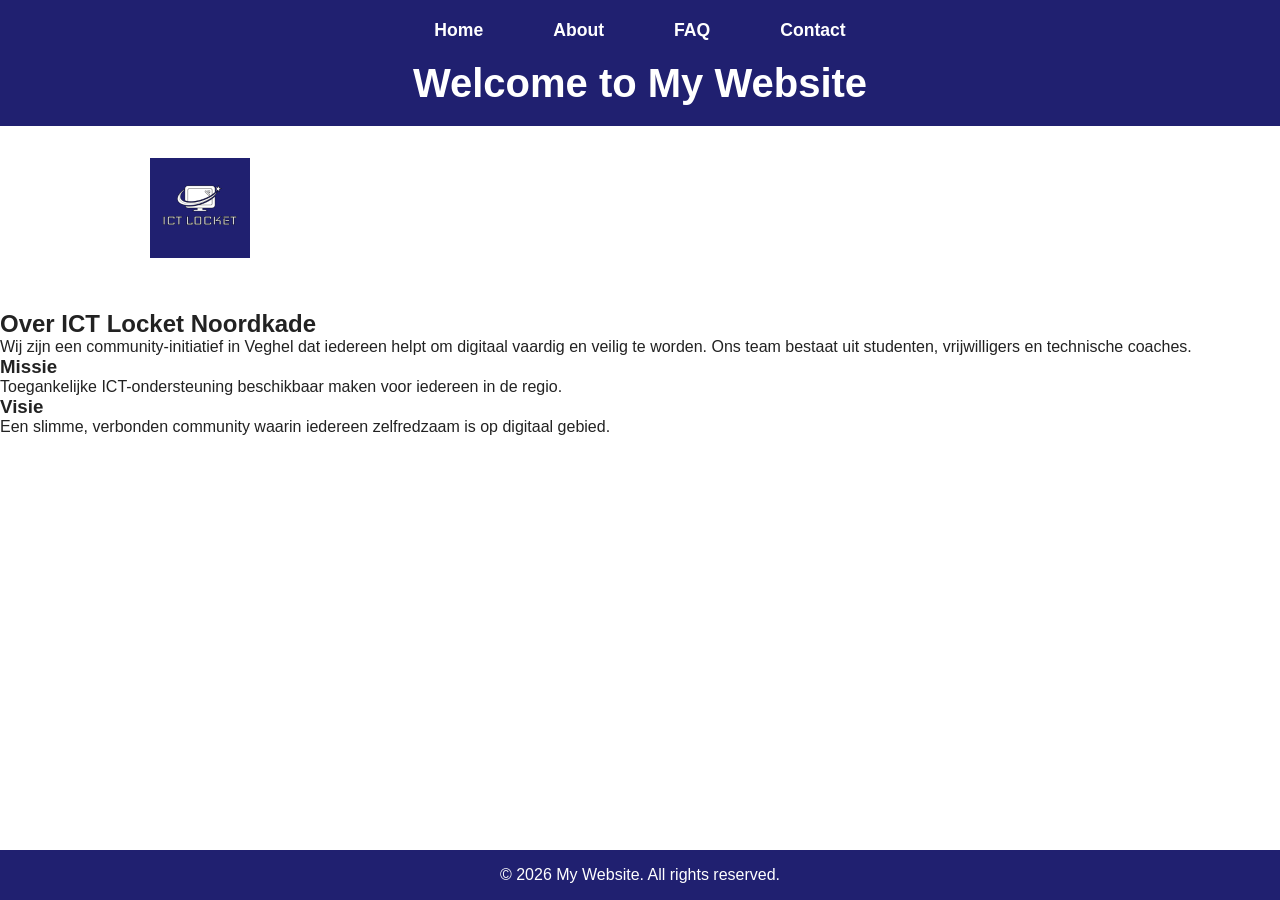
==== about.html @ 036ec7b9 "eerste live commit" ====
<!DOCTYPE html>
<html lang="en">
<head>
    <meta charset="UTF-8">
    <meta name="viewport" content="width=device-width, initial-scale=1.0">
    <title>My Website</title>
    <link rel="stylesheet" href="style.css">
</head>
<body>
    <header>
        <nav class="navbar">
            <ul>
                <li><a href="index.html">Home</a></li>
                <li><a href="about.html">About</a></li>
                <li><a href="faq.html">FAQ</a></li>
                <li><a href="contact.html">Contact</a></li>
                
            </ul>
        </nav>

        <h1>Welcome to My Website</h1>
    </header>

    <main>
        <section class="hero" id="home">
            <img src="assets/ICT LOCKET.png" alt="Hero Image" class="hero-image">
        </section>

        <section class="content">
            <h2>Over ICT Locket Noordkade</h2>
            <p>Wij zijn een community-initiatief in Veghel dat iedereen helpt om digitaal vaardig en veilig te worden. Ons team bestaat uit studenten, vrijwilligers en technische coaches.</p>
            <h3>Missie</h3>
            <p>Toegankelijke ICT-ondersteuning beschikbaar maken voor iedereen in de regio.</p>
            <h3>Visie</h3>
            <p>Een slimme, verbonden community waarin iedereen zelfredzaam is op digitaal gebied.</p>
        </section>
    </main>

    <footer>
        <p>&copy; 2026 My Website. All rights reserved.</p>
    </footer>
</body>
</html>
---- style.css ----
html,
body {
    height: 100%;
    margin: 0;
    padding: 0;
    overflow-x: hidden;
    overflow-y: auto;
}

body {
    font-family: Arial, sans-serif;
    background: #fff;
    color: #222;
}

main {
    padding-bottom: 6rem; /* ruimte voor fixed footer */
}

header {
    background: #202070;
    color: #fff;
    padding: 2rem 0 1rem 0;
    text-align: center;
}


.test
main {
    display: flex;
    flex-direction: column;
    align-items: center;
    margin: 2rem 0;
    background: #fff;
    width: 100%;
    box-sizing: border-box;
}

.hero {
    background: #fff;
    border-radius: 12px;
    /* box-shadow removed */
    padding: 2rem;
    max-width: 400px;
    text-align: center;
}

.hero-image {
    width: 100px;
    height: auto;
    margin-bottom: 1rem;
}

.home {
    background: #fff;
    border-radius: 12px;
    /* box-shadow removed */
    padding: 2rem;
    max-width: 400px;
    text-align: center;
    margin-top: 2rem;
}

.home-logo {
    width: 120px;
    height: auto;
    margin-bottom: 1rem;
}


footer {
    background: #202070;
    color: #fff;
    text-align: center;
    padding: 1rem 0;
    position: fixed;
    width: 100%;
    bottom: 0;
}

.footer-content {
    display: flex;
    flex-direction: column;
    align-items: center;
    gap: 0.5rem;
}

.socials {
    margin-top: 0.25rem;
}
.socials span {
    margin-right: 0.5rem;
    font-weight: bold;
}
.socials a {
    color: #fff;
    margin: 0 0.5rem;
    text-decoration: underline;
    transition: color 0.2s;
}
.socials a:hover {
    color: #1abc9c;
}
.logo {
    position: absolute;
    top: 15px;
    left: 20px;
    width: 100px;
    height: auto;
}

.top-logo {
    position: absolute;
    top: 15px;
    right: 20px;
    width: 80px;
    height: auto;
}

details {
  margin-bottom: 10px;
  padding: 5px 0;
  border-bottom: 1px solid #ddd;
}

summary {
  cursor: pointer;
  font-weight: bold;
  list-style: none;
}

summary::-webkit-details-marker {
  display: none; /* verbergt standaard pijltje in Chrome/Safari */
}

details[open] summary {
  color: #333;
}

details p {
  margin: 8px 0 0;
  padding-left: 5px;
  color: #555555;
}

/* Algemene reset */
* {
    margin: 0;
    padding: 0;
    box-sizing: border-box;
}

/* Header achtergrond */
header {
    background: linear-gradient(135deg, #202070, #202070);
    padding: 20px 0;
    color: white;
    text-align: center;
    position: relative;
}

/* Navigatiebalk */
.navbar ul {
    list-style: none;
    display: flex;
    justify-content: center;
    gap: 40px;
}

.navbar ul li a {
    text-decoration: none;
    color: #ffffff;
    font-size: 1.1rem;
    font-weight: 600;
    padding: 10px 15px;
    border-radius: 6px;
    transition: 0.3s ease;
}

/* Hover effect */
.navbar ul li a:hover {
    background-color: #00eaff;
    color: #000;
    transform: translateY(-2px);
}

/* Titel styling */
header h1 {
    margin-top: 20px;
    font-size: 2.5rem;
    font-weight: 700;
    color: 
    00eaff;
}
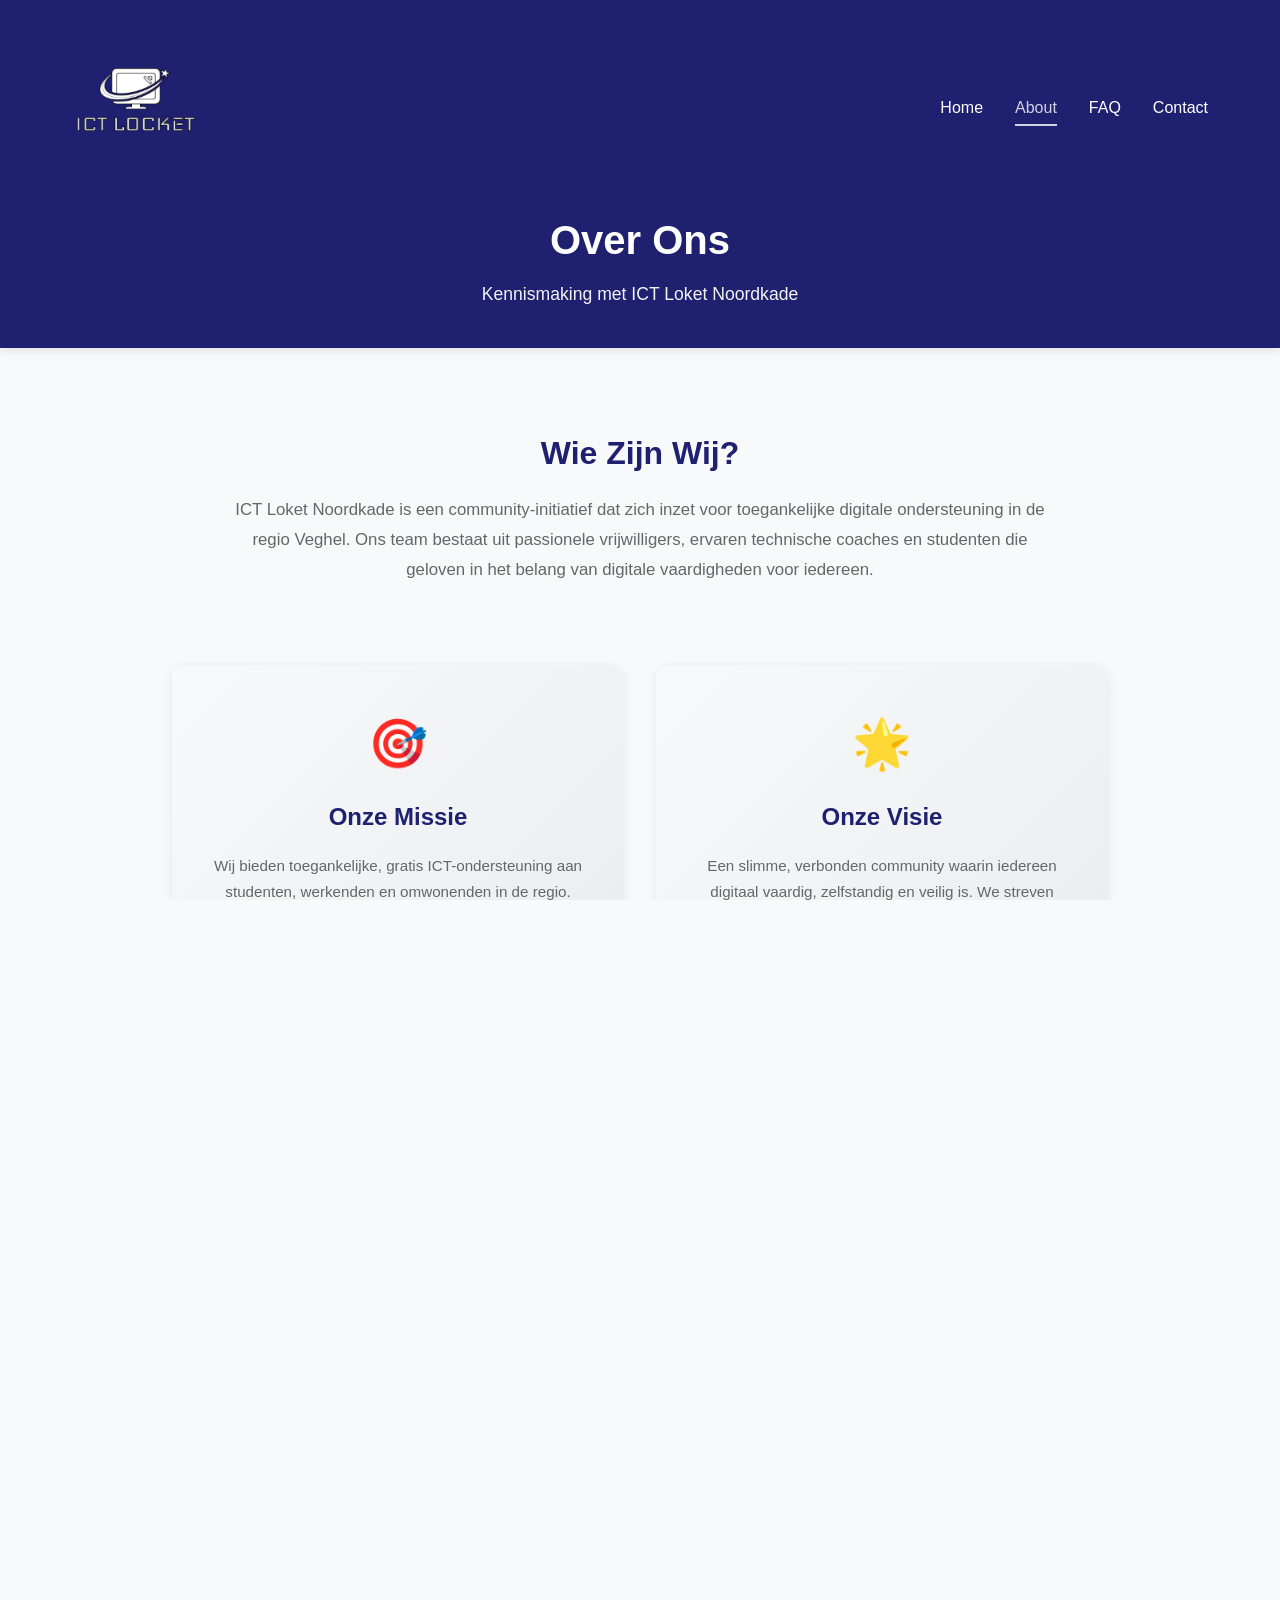
==== commit 254eea31: "aanpassing" ====
--- a/about.html
+++ b/about.html
@@ -3,41 +3,144 @@
 <head>
     <meta charset="UTF-8">
     <meta name="viewport" content="width=device-width, initial-scale=1.0">
-    <title>My Website</title>
+    <title>Over Ons - ICT Loket Noordkade</title>
     <link rel="stylesheet" href="style.css">
 </head>
 <body>
     <header>
-        <nav class="navbar">
-            <ul>
-                <li><a href="index.html">Home</a></li>
-                <li><a href="about.html">About</a></li>
-                <li><a href="faq.html">FAQ</a></li>
-                <li><a href="contact.html">Contact</a></li>
-                
-            </ul>
-        </nav>
-
-        <h1>Welcome to My Website</h1>
+        <div class="header-container">
+            <div class="logo"><img src="assets/ICT LOCKET.png" alt="ICT Loket Logo" class="logo-image"></div>
+            <nav class="navbar">
+                <ul>
+                    <li><a href="index.html">Home</a></li>
+                    <li><a href="about.html" class="active">About</a></li>
+                    <li><a href="faq.html">FAQ</a></li>
+                    <li><a href="contact.html">Contact</a></li>
+                </ul>
+            </nav>
+        </div>
+        <h1>Over Ons</h1>
+        <p class="tagline">Kennismaking met ICT Loket Noordkade</p>
     </header>
 
     <main>
-        <section class="hero" id="home">
-            <img src="assets/ICT LOCKET.png" alt="Hero Image" class="hero-image">
+        <!-- About Introduction -->
+        <section class="about-intro">
+            <div class="about-hero">
+                <h2>Wie Zijn Wij?</h2>
+                <p>ICT Loket Noordkade is een community-initiatief dat zich inzet voor toegankelijke digitale ondersteuning in de regio Veghel. Ons team bestaat uit passionele vrijwilligers, ervaren technische coaches en studenten die geloven in het belang van digitale vaardigheden voor iedereen.</p>
+            </div>
         </section>
 
-        <section class="content">
-            <h2>Over ICT Locket Noordkade</h2>
-            <p>Wij zijn een community-initiatief in Veghel dat iedereen helpt om digitaal vaardig en veilig te worden. Ons team bestaat uit studenten, vrijwilligers en technische coaches.</p>
-            <h3>Missie</h3>
-            <p>Toegankelijke ICT-ondersteuning beschikbaar maken voor iedereen in de regio.</p>
-            <h3>Visie</h3>
-            <p>Een slimme, verbonden community waarin iedereen zelfredzaam is op digitaal gebied.</p>
+        <!-- Mission and Vision -->
+        <section class="mission-vision">
+            <div class="mission-card">
+                <div class="mission-icon">🎯</div>
+                <h3>Onze Missie</h3>
+                <p>Wij bieden toegankelijke, gratis ICT-ondersteuning aan studenten, werkenden en omwonenden in de regio. Ons doel is om digitale vaardigheden te verbeteren, technische problemen op te lossen en iedereen veilig online te laten surfen.</p>
+            </div>
+
+            <div class="mission-card">
+                <div class="mission-icon">🌟</div>
+                <h3>Onze Visie</h3>
+                <p>Een slimme, verbonden community waarin iedereen digitaal vaardig, zelfstandig en veilig is. We streven naar een wereld waar technologie geen barrière is, maar juist een kans voor alle generaties.</p>
+            </div>
+        </section>
+
+        <!-- Core Values -->
+        <section class="core-values">
+            <h2>Onze Kernwaarden</h2>
+            <div class="values-grid">
+                <div class="value-card">
+                    <div class="value-icon">♦️</div>
+                    <h3>Toegankelijkheid</h3>
+                    <p>Iedereen mag erbij. Geen voorkennis vereist – we helpen graag bij alles van basis tot gevorderd niveau.</p>
+                </div>
+
+                <div class="value-card">
+                    <div class="value-icon">🤝</div>
+                    <h3>Gemeenschap</h3>
+                    <p>Samen zijn we sterker. We geloven in samenwerking en het delen van kennis met elkaar.</p>
+                </div>
+
+                <div class="value-card">
+                    <div class="value-icon">🔒</div>
+                    <h3>Veiligheid</h3>
+                    <p>Privacy en beveiliging staan voorop. We helpen je om veilig en verstandig online te bewegen.</p>
+                </div>
+
+                <div class="value-card">
+                    <div class="value-icon">💡</div>
+                    <h3>Innovatie</h3>
+                    <p>Tech evolueert snel. Wij blijven up-to-date zodat we je altijd het beste advies kunnen geven.</p>
+                </div>
+            </div>
+        </section>
+
+        <!-- What We Offer -->
+        <section class="what-we-offer">
+            <h2>Wat Wij Bieden</h2>
+            <div class="offer-grid">
+                <div class="offer-card">
+                    <h3>💻 Technische Ondersteuning</h3>
+                    <p>Hulp met software, hardware, netwerkproblemen en veel meer op locatie of op afstand.</p>
+                </div>
+
+                <div class="offer-card">
+                    <h3>📚 Workshops &amp; Trainingen</h3>
+                    <p>Leer digitale vaardigheden in groepsworkshops en individuele trainingen.</p>
+                </div>
+
+                <div class="offer-card">
+                    <h3>🛡️ Veiligheid &amp; Privacy</h3>
+                    <p>Advies over cybersecurity, phishing en veilig internetgebruik voor al je apparaten.</p>
+                </div>
+
+                <div class="offer-card">
+                    <h3>📱 Apparaat Begeleiding</h3>
+                    <p>Leer je smartphone, tablet of computer beter kennen met persoonlijke begeleiding.</p>
+                </div>
+
+                <div class="offer-card">
+                    <h3>🖨️ Kantoor Ondersteuning</h3>
+                    <p>Hulp met Microsoft Office, Google Workspace en andere zakelijke applicaties.</p>
+                </div>
+
+                <div class="offer-card">
+                    <h3>🌐 Webdesign &amp; Advies</h3>
+                    <p>Begeleiding bij het opzetten van websites en online aanwezigheid voor bedrijven.</p>
+                </div>
+            </div>
+        </section>
+
+        <!-- Why Choose Us -->
+        <section class="why-choose-us-about">
+            <h2>Waarom Kiezen Voor Ons?</h2>
+            <ul class="why-list">
+                <li>✓ <strong>Gratis ondersteuning</strong> – Niemand betaalt voor onze basisservices</li>
+                <li>✓ <strong>Vriendelijke experts</strong> – Tech jargon wordt duidelijk uitgelegd</li>
+                <li>✓ <strong>Snelle respons</strong> – Korte wachttijden en flexibele afspraken</li>
+                <li>✓ <strong>Persoonlijke aanpak</strong> – Advies op maat voor jouw situatie</li>
+                <li>✓ <strong>Community-driven</strong> – Lokaal ondersteuning door lokale vrijwilligers</li>
+            </ul>
+        </section>
+
+        <!-- Call to Action -->
+        <section class="about-cta">
+            <h2>Klaar Om Ons Te Ontmoeten?</h2>
+            <p>Heb je vragen of wil je hulp? We staan klaar voor je!</p>
+            <div class="cta-buttons">
+                <a href="contact.html" class="cta-button">Neem Contact Op</a>
+                <a href="index.html" class="cta-button secondary">Terug naar Home</a>
+            </div>
         </section>
     </main>
 
     <footer>
-        <p>&copy; 2026 My Website. All rights reserved.</p>
+        <div class="footer-content">
+            <img src="assets/logo_blue_red.png" alt="Footer logo" class="footer-logo">
+            <p>&copy; 2026 ICT Loket Noordkade. Alle rechten voorbehouden.</p>
+        </div>
     </footer>
 </body>
 </html>
--- a/style.css
+++ b/style.css
@@ -1,196 +1,996 @@
-html,
-body {
-    height: 100%;
-    margin: 0;
-    padding: 0;
-    overflow-x: hidden;
-    overflow-y: auto;
-}
-
-body {
-    font-family: Arial, sans-serif;
-    background: #fff;
-    color: #222;
-}
-
-main {
-    padding-bottom: 6rem; /* ruimte voor fixed footer */
-}
-
-header {
-    background: #202070;
-    color: #fff;
-    padding: 2rem 0 1rem 0;
-    text-align: center;
-}
-
-
-.test
-main {
-    display: flex;
-    flex-direction: column;
-    align-items: center;
-    margin: 2rem 0;
-    background: #fff;
-    width: 100%;
-    box-sizing: border-box;
-}
-
-.hero {
-    background: #fff;
-    border-radius: 12px;
-    /* box-shadow removed */
-    padding: 2rem;
-    max-width: 400px;
-    text-align: center;
-}
-
-.hero-image {
-    width: 100px;
-    height: auto;
-    margin-bottom: 1rem;
-}
-
-.home {
-    background: #fff;
-    border-radius: 12px;
-    /* box-shadow removed */
-    padding: 2rem;
-    max-width: 400px;
-    text-align: center;
-    margin-top: 2rem;
-}
-
-.home-logo {
-    width: 120px;
-    height: auto;
-    margin-bottom: 1rem;
-}
-
-
-footer {
-    background: #202070;
-    color: #fff;
-    text-align: center;
-    padding: 1rem 0;
-    position: fixed;
-    width: 100%;
-    bottom: 0;
-}
-
-.footer-content {
-    display: flex;
-    flex-direction: column;
-    align-items: center;
-    gap: 0.5rem;
-}
-
-.socials {
-    margin-top: 0.25rem;
-}
-.socials span {
-    margin-right: 0.5rem;
-    font-weight: bold;
-}
-.socials a {
-    color: #fff;
-    margin: 0 0.5rem;
-    text-decoration: underline;
-    transition: color 0.2s;
-}
-.socials a:hover {
-    color: #1abc9c;
-}
-.logo {
-    position: absolute;
-    top: 15px;
-    left: 20px;
-    width: 100px;
-    height: auto;
-}
-
-.top-logo {
-    position: absolute;
-    top: 15px;
-    right: 20px;
-    width: 80px;
-    height: auto;
-}
-
-details {
-  margin-bottom: 10px;
-  padding: 5px 0;
-  border-bottom: 1px solid #ddd;
-}
-
-summary {
-  cursor: pointer;
-  font-weight: bold;
-  list-style: none;
-}
-
-summary::-webkit-details-marker {
-  display: none; /* verbergt standaard pijltje in Chrome/Safari */
-}
-
-details[open] summary {
-  color: #333;
-}
-
-details p {
-  margin: 8px 0 0;
-  padding-left: 5px;
-  color: #555555;
-}
-
-/* Algemene reset */
 * {
     margin: 0;
     padding: 0;
     box-sizing: border-box;
 }
 
-/* Header achtergrond */
+html, body {
+    height: 100%;
+    overflow-x: hidden;
+}
+
+body {
+    font-family: 'Segoe UI', Tahoma, Geneva, Verdana, sans-serif;
+    background: #f8f9fa;
+    color: #333;
+    line-height: 1.6;
+}
+
+main {
+    padding-bottom: 6rem;
+    min-height: calc(100vh - 300px);
+}
+
+/* Header Styles */
 header {
-    background: linear-gradient(135deg, #202070, #202070);
-    padding: 20px 0;
-    color: white;
-    text-align: center;
-    position: relative;
-}
-
-/* Navigatiebalk */
+    background: linear-gradient(135deg, #202070 0%, #202070 100%);
+    color: #fff;
+    padding: 1.5rem 0;
+    box-shadow: 0 2px 10px rgba(0, 0, 0, 0.1);
+}
+
+.header-container {
+    display: flex;
+    justify-content: space-between;
+    align-items: center;
+    max-width: 1200px;
+    margin: 0 auto;
+    padding: 0 2rem;
+    gap: 2rem;
+}
+
+.logo {
+    flex-shrink: 0;
+    margin-right: auto;
+    margin-left: -1rem;
+}
+
+.logo-image {
+    width: 160px;
+    height: auto;
+}
+
+header h1 {
+    font-size: 2.5rem;
+    margin: 1rem 0 0.5rem 0;
+    text-align: center;
+    font-weight: 700;
+}
+
+.tagline {
+    text-align: center;
+    font-size: 1.1rem;
+    opacity: 0.95;
+    margin-bottom: 1rem;
+}
+
+/* Navigation */
 .navbar ul {
     list-style: none;
     display: flex;
+    gap: 2rem;
+    flex-wrap: wrap;
+}
+
+.navbar a {
+    color: #fff;
+    text-decoration: none;
+    font-weight: 500;
+    transition: opacity 0.3s ease;
+    padding: 0.5rem 0;
+    border-bottom: 2px solid transparent;
+}
+
+.navbar a:hover,
+.navbar a.active {
+    opacity: 0.8;
+    border-bottom-color: #fff;
+}
+
+/* Hero Section */
+.hero {
+    background: linear-gradient(135deg, #f8f9fa 0%, #e9ecef 100%);
+    padding: 4rem 2rem;
+    text-align: center;
+    margin: 3rem auto;
+    max-width: 900px;
+    border-radius: 12px;
+    box-shadow: 0 4px 15px rgba(0, 0, 0, 0.08);
+}
+
+.hero-content h2 {
+    font-size: 2.2rem;
+    color: #202070;
+    margin-bottom: 1rem;
+    font-weight: 700;
+}
+
+.hero-content p {
+    font-size: 1.1rem;
+    color: #555;
+    margin-bottom: 2rem;
+    line-height: 1.8;
+}
+
+.cta-button {
+    display: inline-block;
+    background: linear-gradient(135deg, #202070 0%, #202070 100%);
+    color: #fff;
+    padding: 0.9rem 2.5rem;
+    border-radius: 50px;
+    text-decoration: none;
+    font-weight: 600;
+    transition: transform 0.3s ease, box-shadow 0.3s ease;
+    box-shadow: 0 4px 12px rgba(32, 32, 112, 0.3);
+}
+
+.cta-button:hover {
+    transform: translateY(-2px);
+    box-shadow: 0 6px 16px rgba(32, 32, 112, 0.4);
+}
+
+/* Services Section */
+.services {
+    max-width: 1200px;
+    margin: 4rem auto;
+    padding: 0 2rem;
+    text-align: center;
+}
+
+.services h2 {
+    font-size: 2rem;
+    color: #202070;
+    margin-bottom: 3rem;
+    font-weight: 700;
+}
+
+.services-grid {
+    display: grid;
+    grid-template-columns: repeat(auto-fit, minmax(280px, 1fr));
+    gap: 2rem;
+    margin-bottom: 3rem;
+}
+
+.service-card {
+    background: #fff;
+    padding: 2rem;
+    border-radius: 12px;
+    box-shadow: 0 2px 12px rgba(0, 0, 0, 0.08);
+    transition: transform 0.3s ease, box-shadow 0.3s ease;
+}
+
+.service-card:hover {
+    transform: translateY(-5px);
+    box-shadow: 0 8px 20px rgba(0, 0, 0, 0.12);
+}
+
+.service-card h3 {
+    font-size: 1.3rem;
+    color: #202070;
+    margin-bottom: 1rem;
+}
+
+.service-card p {
+    color: #666;
+    line-height: 1.7;
+}
+
+/* Why Us Section */
+.why-us {
+    background: #fff;
+    padding: 3rem 2rem;
+    margin: 3rem auto;
+    max-width: 900px;
+    border-radius: 12px;
+    box-shadow: 0 2px 12px rgba(0, 0, 0, 0.08);
+}
+
+.why-us h2 {
+    font-size: 2rem;
+    color: #202070;
+    margin-bottom: 2rem;
+    text-align: center;
+    font-weight: 700;
+}
+
+.benefits-list {
+    list-style: none;
+    display: grid;
+    grid-template-columns: repeat(auto-fit, minmax(250px, 1fr));
+    gap: 1.5rem;
+}
+
+.benefits-list li {
+    font-size: 1.05rem;
+    color: #333;
+    font-weight: 500;
+}
+
+/* Team Section */
+.team {
+    max-width: 1200px;
+    margin: 4rem auto;
+    padding: 0 2rem;
+    text-align: center;
+}
+
+.team h2 {
+    font-size: 2rem;
+    color: #202070;
+    margin-bottom: 0.5rem;
+    font-weight: 700;
+}
+
+.team-intro {
+    color: #666;
+    margin-bottom: 3rem;
+    font-size: 1.1rem;
+}
+
+.team-grid {
+    display: grid;
+    grid-template-columns: repeat(auto-fit, minmax(250px, 1fr));
+    gap: 2rem;
+}
+
+.team-member {
+    background: #fff;
+    border-radius: 12px;
+    padding: 2rem;
+    box-shadow: 0 2px 12px rgba(0, 0, 0, 0.08);
+    transition: transform 0.3s ease, box-shadow 0.3s ease;
+}
+
+.team-member:hover {
+    transform: translateY(-5px);
+    box-shadow: 0 8px 20px rgba(0, 0, 0, 0.12);
+}
+
+.team-image {
+    width: 180px;
+    height: 180px;
+    object-fit: cover;
+    border-radius: 50%;
+    margin-bottom: 1.5rem;
+    border: 4px solid #202070;
+}
+
+.team-member h3 {
+    font-size: 1.4rem;
+    color: #202070;
+    margin-bottom: 0.5rem;
+    font-weight: 600;
+}
+
+.team-member p {
+    color: #666;
+    font-size: 1rem;
+}
+
+/* Footer */
+footer {
+    background: #202070;
+    color: #fff;
+    padding: 2rem;
+    text-align: center;
+    margin-top: 4rem;
+    box-shadow: 0 -2px 10px rgba(0, 0, 0, 0.1);
+}
+
+.footer-content {
+    max-width: 1200px;
+    margin: 0 auto;
+}
+
+.footer-logo {
+    width: 60px;
+    height: auto;
+    margin-bottom: 1rem;
+}
+
+footer p {
+    margin: 0;
+    opacity: 0.9;
+}
+
+/* Contact Page Styles */
+.contact-intro {
+    max-width: 900px;
+    margin: 3rem auto;
+    padding: 2rem;
+    text-align: center;
+}
+
+.contact-intro h2 {
+    font-size: 2rem;
+    color: #202070;
+    margin-bottom: 1rem;
+    font-weight: 700;
+}
+
+.contact-intro p {
+    font-size: 1.05rem;
+    color: #666;
+    line-height: 1.8;
+}
+
+.contact-content {
+    display: grid;
+    grid-template-columns: 1fr 1fr;
+    max-width: 1200px;
+    margin: 2rem auto;
+    padding: 0 2rem;
+    gap: 3rem;
+}
+
+.contact-info {
+    display: grid;
+    grid-template-columns: 1fr;
+    gap: 2rem;
+}
+
+.info-card {
+    background: #fff;
+    padding: 2rem;
+    border-radius: 12px;
+    box-shadow: 0 2px 12px rgba(0, 0, 0, 0.08);
+    text-align: center;
+    transition: transform 0.3s ease, box-shadow 0.3s ease;
+}
+
+.info-card:hover {
+    transform: translateY(-5px);
+    box-shadow: 0 8px 20px rgba(0, 0, 0, 0.12);
+}
+
+.info-icon {
+    font-size: 2.5rem;
+    margin-bottom: 1rem;
+}
+
+.info-card h3 {
+    font-size: 1.3rem;
+    color: #202070;
+    margin-bottom: 0.8rem;
+    font-weight: 600;
+}
+
+.info-card p {
+    color: #666;
+    margin: 0.5rem 0;
+}
+
+.info-card a {
+    color: #202070;
+    text-decoration: none;
+    font-weight: 500;
+    transition: color 0.3s ease;
+}
+
+.info-card a:hover {
+    color: #202070;
+}
+
+.form-container {
+    background: #fff;
+    padding: 2.5rem;
+    border-radius: 12px;
+    box-shadow: 0 2px 12px rgba(0, 0, 0, 0.08);
+}
+
+.form-container h2 {
+    font-size: 1.8rem;
+    color: #202070;
+    margin-bottom: 2rem;
+    font-weight: 700;
+}
+
+.contact-form {
+    display: flex;
+    flex-direction: column;
+    gap: 1.5rem;
+}
+
+.form-group {
+    display: flex;
+    flex-direction: column;
+}
+
+.form-group label {
+    font-weight: 600;
+    color: #202070;
+    margin-bottom: 0.5rem;
+    font-size: 0.95rem;
+}
+
+.form-group input,
+.form-group textarea {
+    padding: 0.9rem;
+    border: 1px solid #ddd;
+    border-radius: 8px;
+    font-family: 'Segoe UI', Tahoma, Geneva, Verdana, sans-serif;
+    font-size: 1rem;
+    transition: border-color 0.3s ease, box-shadow 0.3s ease;
+}
+
+.form-group input:focus,
+.form-group textarea:focus {
+    outline: none;
+    border-color: #202070;
+    box-shadow: 0 0 0 3px rgba(32, 32, 112, 0.1);
+}
+
+.form-group textarea {
+    resize: vertical;
+    min-height: 120px;
+}
+
+.submit-btn {
+    background: linear-gradient(135deg, #202070 0%, #202070 100%);
+    color: #fff;
+    padding: 1rem;
+    border: none;
+    border-radius: 8px;
+    font-size: 1rem;
+    font-weight: 600;
+    cursor: pointer;
+    transition: transform 0.3s ease, box-shadow 0.3s ease;
+    box-shadow: 0 4px 12px rgba(32, 32, 112, 0.3);
+    margin-top: 0.5rem;
+}
+
+.submit-btn:hover {
+    transform: translateY(-2px);
+    box-shadow: 0 6px 16px rgba(32, 32, 112, 0.4);
+}
+
+.submit-btn:active {
+    transform: translateY(0);
+}
+
+/* Responsive Design */
+@media (max-width: 768px) {
+    .header-container {
+        flex-direction: column;
+        gap: 1rem;
+    }
+
+    .navbar ul {
+        gap: 1rem;
+        justify-content: center;
+    }
+
+    header h1 {
+        font-size: 1.8rem;
+    }
+
+    .tagline {
+        font-size: 0.95rem;
+    }
+
+    .hero-content h2 {
+        font-size: 1.6rem;
+    }
+
+    .services h2,
+    .why-us h2,
+    .team h2 {
+        font-size: 1.5rem;
+    }
+
+    .services-grid,
+    .team-grid {
+        grid-template-columns: 1fr;
+    }
+
+    .team-image {
+        width: 150px;
+        height: 150px;
+    }
+
+    /* Contact Page Mobile */
+    .contact-content {
+        grid-template-columns: 1fr;
+        gap: 2rem;
+    }
+
+    .contact-intro h2 {
+        font-size: 1.6rem;
+    }
+
+    .form-container h2 {
+        font-size: 1.4rem;
+    }
+
+    .contact-info {
+        grid-template-columns: 1fr;
+    }
+}
+
+/* About Page Styles */
+.about-intro {
+    max-width: 900px;
+    margin: 3rem auto;
+    padding: 2rem;
+}
+
+.about-hero {
+    text-align: center;
+}
+
+.about-hero h2 {
+    font-size: 2rem;
+    color: #202070;
+    margin-bottom: 1rem;
+    font-weight: 700;
+}
+
+.about-hero p {
+    font-size: 1.05rem;
+    color: #666;
+    line-height: 1.8;
+}
+
+/* Mission and Vision */
+.mission-vision {
+    display: grid;
+    grid-template-columns: repeat(auto-fit, minmax(300px, 1fr));
+    max-width: 1000px;
+    margin: 3rem auto;
+    padding: 0 2rem;
+    gap: 2rem;
+}
+
+.mission-card {
+    background: linear-gradient(135deg, #f8f9fa 0%, #e9ecef 100%);
+    padding: 2.5rem;
+    border-radius: 12px;
+    box-shadow: 0 2px 12px rgba(0, 0, 0, 0.08);
+    text-align: center;
+    transition: transform 0.3s ease, box-shadow 0.3s ease;
+}
+
+.mission-card:hover {
+    transform: translateY(-5px);
+    box-shadow: 0 8px 20px rgba(0, 0, 0, 0.12);
+}
+
+.mission-icon {
+    font-size: 3rem;
+    margin-bottom: 1rem;
+}
+
+.mission-card h3 {
+    font-size: 1.5rem;
+    color: #202070;
+    margin-bottom: 1rem;
+    font-weight: 700;
+}
+
+.mission-card p {
+    color: #666;
+    line-height: 1.7;
+    font-size: 0.95rem;
+}
+
+/* Core Values */
+.core-values {
+    max-width: 1200px;
+    margin: 4rem auto;
+    padding: 0 2rem;
+}
+
+.core-values h2 {
+    font-size: 2rem;
+    color: #202070;
+    text-align: center;
+    margin-bottom: 3rem;
+    font-weight: 700;
+}
+
+.values-grid {
+    display: grid;
+    grid-template-columns: repeat(auto-fit, minmax(250px, 1fr));
+    gap: 2rem;
+}
+
+.value-card {
+    background: #fff;
+    padding: 2rem;
+    border-radius: 12px;
+    box-shadow: 0 2px 12px rgba(0, 0, 0, 0.08);
+    text-align: center;
+    transition: transform 0.3s ease, box-shadow 0.3s ease;
+    border-left: 4px solid #202070;
+}
+
+.value-card:hover {
+    transform: translateY(-5px);
+    box-shadow: 0 8px 20px rgba(0, 0, 0, 0.12);
+}
+
+.value-icon {
+    font-size: 2.5rem;
+    margin-bottom: 1rem;
+    display: block;
+}
+
+.value-card h3 {
+    font-size: 1.2rem;
+    color: #202070;
+    margin-bottom: 0.8rem;
+    font-weight: 600;
+}
+
+.value-card p {
+    color: #666;
+    line-height: 1.6;
+    font-size: 0.95rem;
+}
+
+/* What We Offer */
+.what-we-offer {
+    max-width: 1200px;
+    margin: 4rem auto;
+    padding: 0 2rem;
+}
+
+.what-we-offer h2 {
+    font-size: 2rem;
+    color: #202070;
+    text-align: center;
+    margin-bottom: 3rem;
+    font-weight: 700;
+}
+
+.offer-grid {
+    display: grid;
+    grid-template-columns: repeat(auto-fit, minmax(280px, 1fr));
+    gap: 2rem;
+}
+
+.offer-card {
+    background: #fff;
+    padding: 2rem;
+    border-radius: 12px;
+    box-shadow: 0 2px 12px rgba(0, 0, 0, 0.08);
+    transition: transform 0.3s ease, box-shadow 0.3s ease;
+    border-top: 4px solid #2e2e9f;
+}
+
+.offer-card:hover {
+    transform: translateY(-5px);
+    box-shadow: 0 8px 20px rgba(0, 0, 0, 0.12);
+}
+
+.offer-card h3 {
+    font-size: 1.1rem;
+    color: #202070;
+    margin-bottom: 0.8rem;
+    font-weight: 600;
+}
+
+.offer-card p {
+    color: #666;
+    line-height: 1.6;
+    font-size: 0.95rem;
+}
+
+/* Why Choose Us */
+.why-choose-us-about {
+    background: linear-gradient(135deg, #f8f9fa 0%, #e9ecef 100%);
+    max-width: 1000px;
+    margin: 4rem auto;
+    padding: 3rem 2rem;
+    border-radius: 12px;
+    box-shadow: 0 2px 12px rgba(0, 0, 0, 0.08);
+    text-align: center;
+}
+
+.why-choose-us-about h2 {
+    font-size: 2rem;
+    color: #202070;
+    margin-bottom: 2rem;
+    font-weight: 700;
+}
+
+.why-list {
+    list-style: none;
+    display: grid;
+    grid-template-columns: repeat(auto-fit, minmax(300px, 1fr));
+    gap: 1.5rem;
+    text-align: left;
+}
+
+.why-list li {
+    font-size: 1rem;
+    color: #333;
+    padding: 1rem;
+    background: #fff;
+    border-radius: 8px;
+    box-shadow: 0 1px 6px rgba(0, 0, 0, 0.05);
+}
+
+.why-list strong {
+    color: #202070;
+}
+
+/* Call To Action */
+.about-cta {
+    max-width: 900px;
+    margin: 4rem auto;
+    padding: 3rem 2rem;
+    text-align: center;
+    background: linear-gradient(135deg, #202070 0%, #2e2e9f 100%);
+    border-radius: 12px;
+    color: #fff;
+}
+
+.about-cta h2 {
+    font-size: 2rem;
+    margin-bottom: 0.8rem;
+    font-weight: 700;
+}
+
+.about-cta p {
+    font-size: 1.1rem;
+    margin-bottom: 2rem;
+    opacity: 0.95;
+}
+
+.cta-buttons {
+    display: flex;
+    gap: 1rem;
     justify-content: center;
-    gap: 40px;
-}
-
-.navbar ul li a {
+    flex-wrap: wrap;
+}
+
+.cta-button {
+    display: inline-block;
+    padding: 0.9rem 2.5rem;
+    border-radius: 50px;
     text-decoration: none;
-    color: #ffffff;
+    font-weight: 600;
+    transition: transform 0.3s ease, box-shadow 0.3s ease;
+    font-size: 1rem;
+}
+
+.cta-button {
+    background: #fff;
+    color: #202070;
+    box-shadow: 0 4px 12px rgba(255, 255, 255, 0.3);
+}
+
+.cta-button:hover {
+    transform: translateY(-2px);
+    box-shadow: 0 6px 16px rgba(255, 255, 255, 0.4);
+}
+
+.cta-button.secondary {
+    background: transparent;
+    color: #fff;
+    border: 2px solid #fff;
+}
+
+.cta-button.secondary:hover {
+    background: rgba(255, 255, 255, 0.1);
+}
+
+/* About Page Mobile */
+@media (max-width: 768px) {
+    .about-hero h2 {
+        font-size: 1.6rem;
+    }
+
+    .mission-vision {
+        grid-template-columns: 1fr;
+    }
+
+    .core-values h2,
+    .what-we-offer h2,
+    .why-choose-us-about h2 {
+        font-size: 1.5rem;
+    }
+
+    .values-grid,
+    .offer-grid {
+        grid-template-columns: 1fr;
+    }
+
+    .why-list {
+        grid-template-columns: 1fr;
+    }
+
+    .cta-buttons {
+        flex-direction: column;
+    }
+
+    .cta-button {
+        width: 100%;
+    }
+}
+
+/* FAQ Page Styles */
+.faq-intro {
+    max-width: 900px;
+    margin: 3rem auto;
+    padding: 2rem;
+    text-align: center;
+}
+
+.faq-intro h2 {
+    font-size: 2rem;
+    color: #202070;
+    margin-bottom: 1rem;
+    font-weight: 700;
+}
+
+.faq-intro p {
+    font-size: 1.05rem;
+    color: #666;
+    line-height: 1.8;
+}
+
+.faq-link {
+    color: #202070;
+    text-decoration: none;
+    font-weight: 600;
+    border-bottom: 2px solid #202070;
+    transition: color 0.3s ease;
+}
+
+.faq-link:hover {
+    color: #2e2e9f;
+    border-bottom-color: #2e2e9f;
+}
+
+/* FAQ Sections */
+.faq-section {
+    max-width: 1000px;
+    margin: 3rem auto;
+    padding: 0 2rem;
+}
+
+.faq-category {
+    font-size: 1.8rem;
+    color: #202070;
+    margin-bottom: 2rem;
+    font-weight: 700;
+    padding-bottom: 1rem;
+    border-bottom: 3px solid #2e2e9f;
+}
+
+.faq-container {
+    display: flex;
+    flex-direction: column;
+    gap: 1rem;
+}
+
+/* FAQ Items - Details/Summary */
+.faq-item {
+    background: #fff;
+    border-radius: 8px;
+    box-shadow: 0 2px 8px rgba(0, 0, 0, 0.08);
+    overflow: hidden;
+    transition: box-shadow 0.3s ease;
+}
+
+.faq-item:hover {
+    box-shadow: 0 4px 12px rgba(0, 0, 0, 0.12);
+}
+
+.faq-item[open] {
+    box-shadow: 0 4px 16px rgba(32, 32, 112, 0.15);
+}
+
+.faq-question {
+    cursor: pointer;
+    padding: 1.5rem;
+    background: linear-gradient(135deg, #f8f9fa 0%, #e9ecef 100%);
+    font-size: 1.05rem;
+    font-weight: 600;
+    color: #202070;
+    user-select: none;
+    display: flex;
+    justify-content: space-between;
+    align-items: center;
+    transition: background-color 0.3s ease, color 0.3s ease;
+}
+
+.faq-question:hover {
+    background: linear-gradient(135deg, #e9ecef 0%, #dee2e6 100%);
+}
+
+.faq-item[open] .faq-question {
+    background: linear-gradient(135deg, #202070 0%, #2e2e9f 100%);
+    color: #fff;
+}
+
+/* Custom arrow for details/summary */
+.faq-question::after {
+    content: '▼';
+    display: inline-block;
+    transition: transform 0.3s ease;
+    margin-left: 1rem;
+    font-size: 0.8rem;
+}
+
+.faq-item[open] .faq-question::after {
+    transform: rotate(180deg);
+}
+
+.faq-answer {
+    padding: 1.5rem;
+    color: #666;
+    line-height: 1.8;
+    border-top: 1px solid #e0e0e0;
+}
+
+.faq-answer p {
+    margin: 0.5rem 0;
+    font-size: 0.95rem;
+}
+
+.faq-answer p:first-child {
+    margin-top: 0;
+}
+
+.faq-answer p:last-child {
+    margin-bottom: 0;
+}
+
+/* FAQ CTA Section */
+.faq-cta {
+    max-width: 900px;
+    margin: 4rem auto;
+    padding: 3rem 2rem;
+    text-align: center;
+    background: linear-gradient(135deg, #202070 0%, #2e2e9f 100%);
+    border-radius: 12px;
+    color: #fff;
+}
+
+.faq-cta h2 {
+    font-size: 2rem;
+    margin-bottom: 0.8rem;
+    font-weight: 700;
+}
+
+.faq-cta p {
     font-size: 1.1rem;
-    font-weight: 600;
-    padding: 10px 15px;
-    border-radius: 6px;
-    transition: 0.3s ease;
-}
-
-/* Hover effect */
-.navbar ul li a:hover {
-    background-color: #00eaff;
-    color: #000;
-    transform: translateY(-2px);
-}
-
-/* Titel styling */
-header h1 {
-    margin-top: 20px;
-    font-size: 2.5rem;
-    font-weight: 700;
-    color: 
-    00eaff;
-}
-
-
+    margin-bottom: 2rem;
+    opacity: 0.95;
+}
+
+/* FAQ Mobile */
+@media (max-width: 768px) {
+    .faq-intro h2 {
+        font-size: 1.6rem;
+    }
+
+    .faq-category {
+        font-size: 1.4rem;
+    }
+
+    .faq-question {
+        padding: 1.2rem 1rem;
+        font-size: 1rem;
+    }
+
+    .faq-answer {
+        padding: 1.2rem 1rem;
+    }
+
+    .faq-cta h2 {
+        font-size: 1.6rem;
+    }
+
+    .faq-cta p {
+        font-size: 1rem;
+    }
+
+    .faq-question::after {
+        margin-left: 0.5rem;
+    }
+}
+
